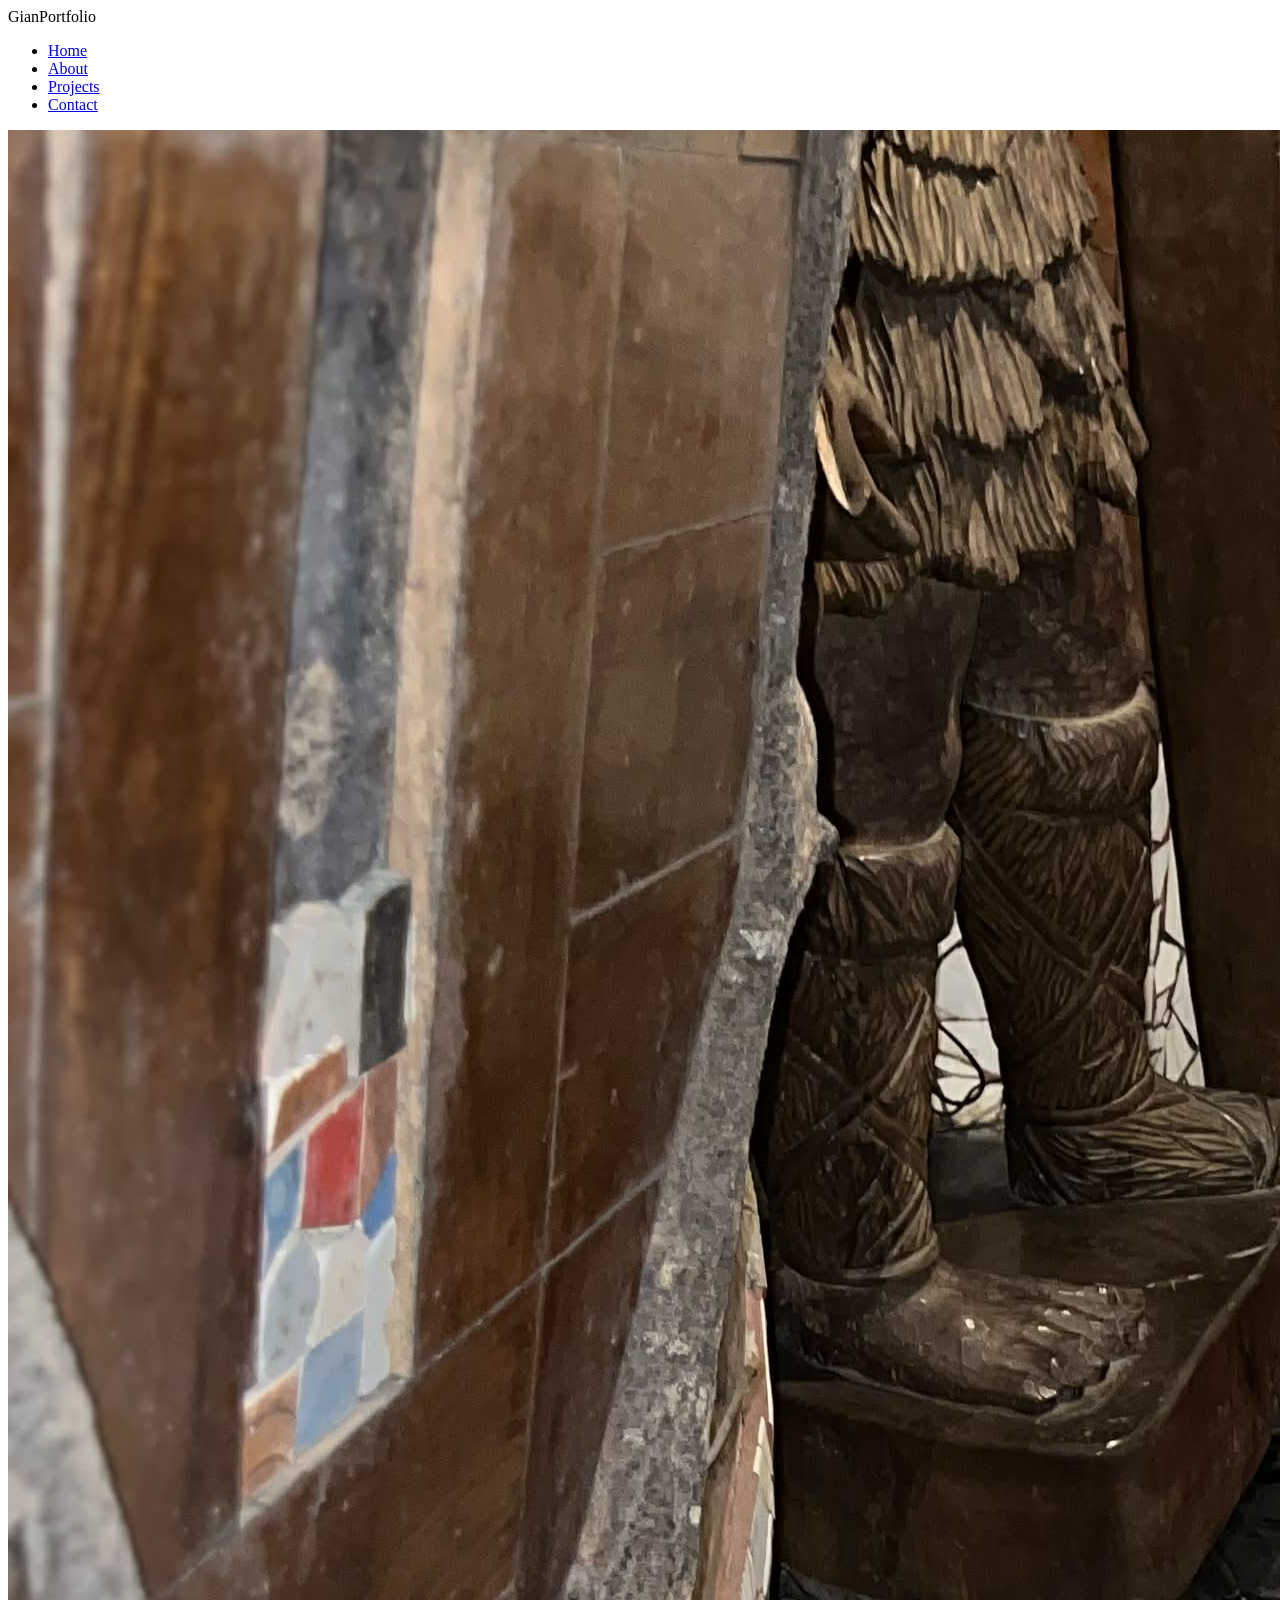
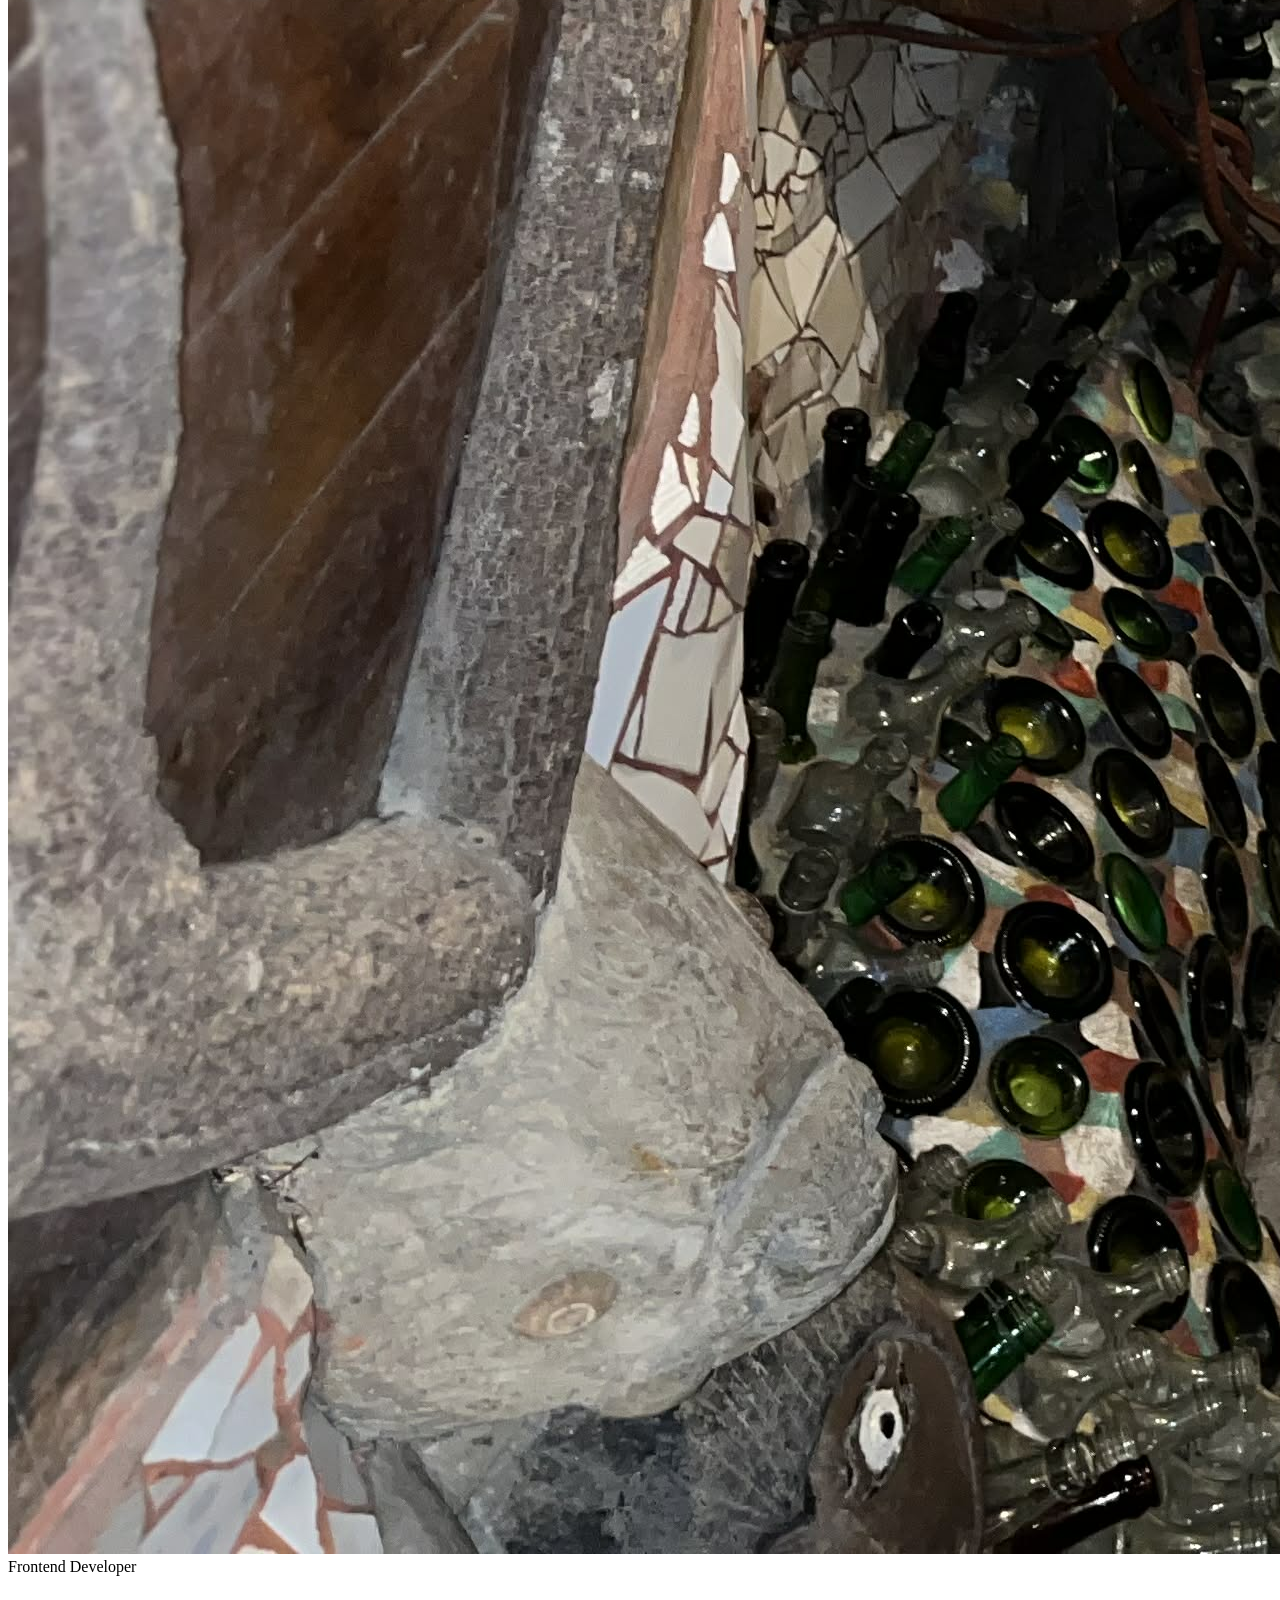
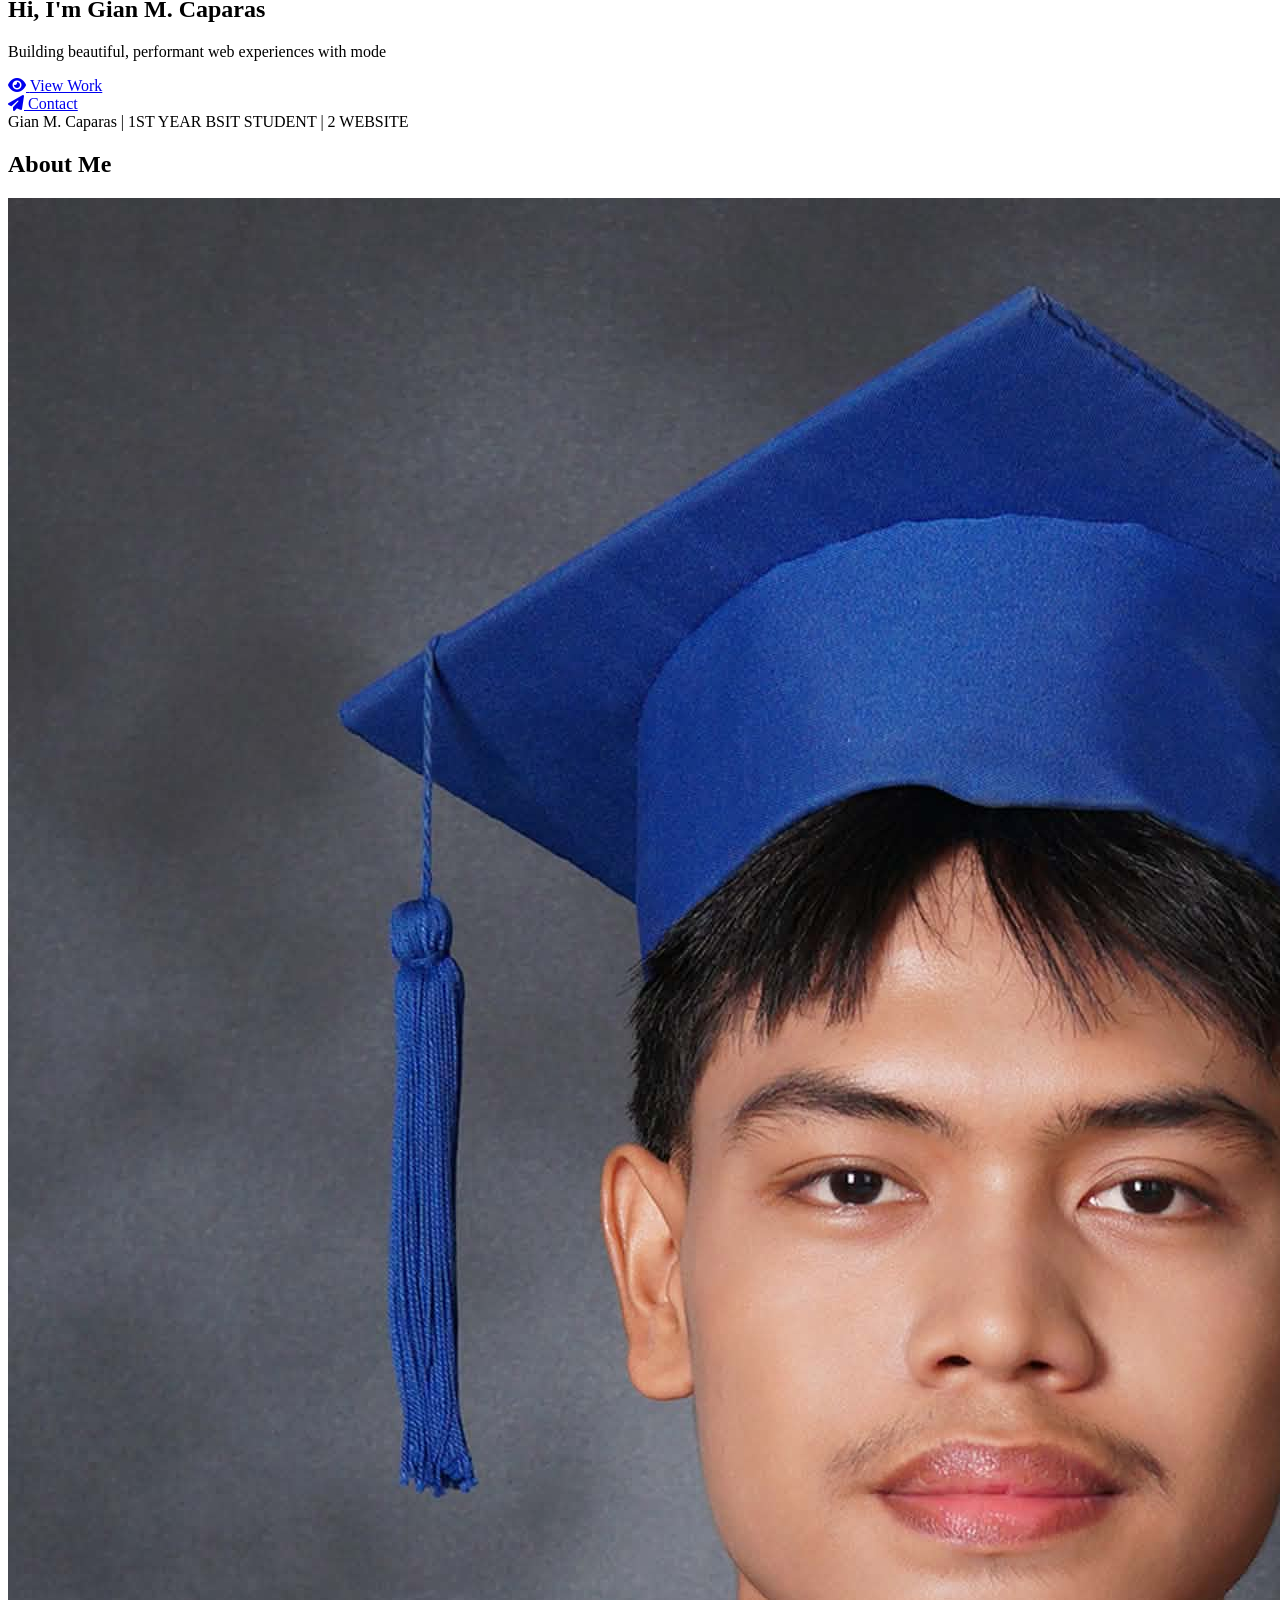
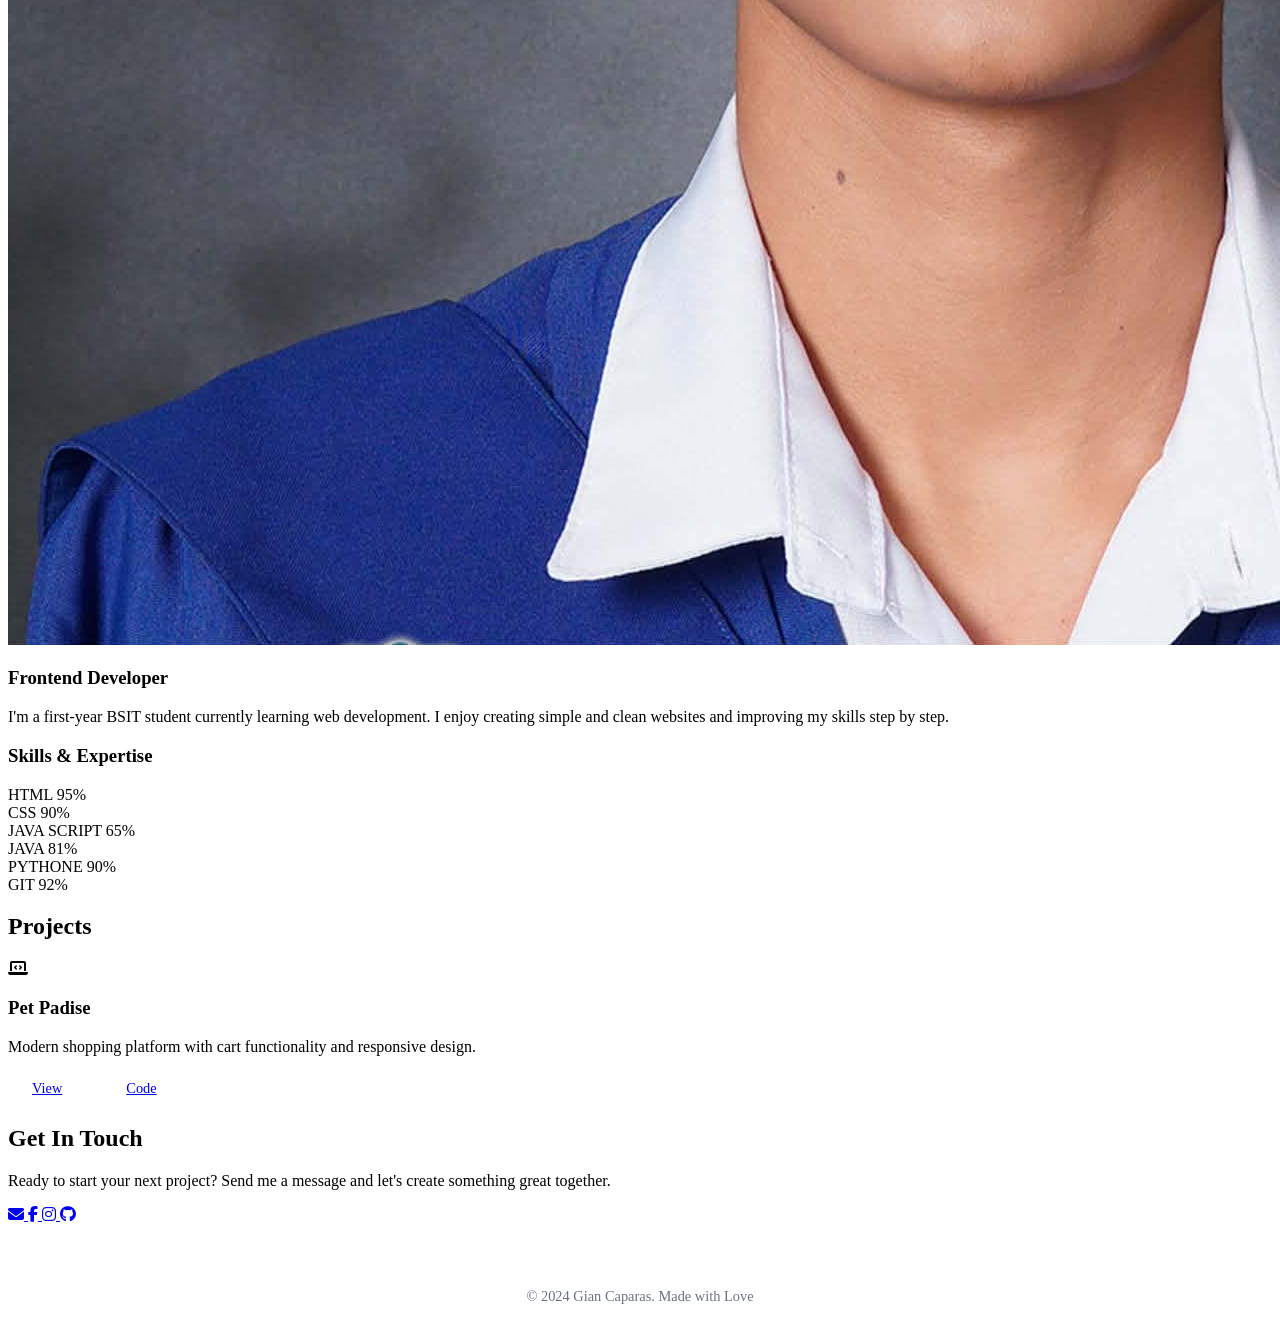
==== portfolio.html @ caa2a9ed "This files is for Porfolio Project only" ====
<!DOCTYPE html>
<html lang="en">

<head>
    <meta charset="UTF-8">
    <link rel="stylesheet" href="stylE.css">
    <meta name="viewport" content="width=device-width, initial-scale=1.0">
    <title>Gian Caparas - Portfolio</title>
    <link href="https://fonts.googleapis.com/css2?family=Inter:wght@300;400;500;600;700&display=swap" rel="stylesheet">
    <link rel="stylesheet" href="https://cdnjs.cloudflare.com/ajax/libs/font-awesome/6.4.0/css/all.min.css">

</head>

<body>
    <!-- Navigation -->
    <nav>
        <div class="nav-container">
            <div class="logo">GianPortfolio</div>
            <ul class="nav-links">
                <li><a href="#home">Home</a></li>
                <li><a href="#about">About</a></li>
                <li><a href="#projects">Projects</a></li>
                <li><a href="#contact">Contact</a></li>
            </ul>
        </div>
    </nav>

    <!-- HERO: Profile LEFT + Content RIGHT -->
    <section id="home" class="hero">
        <div class="hero-bg"></div>
        <div class="hero-overlay"></div>

        <!-- CLEAN Portrait - Blue Gradient Border -->
        <div class="left-profile-hero">
            <div class="profile-portrait-clean">
                <img src="image/avatar.png" alt="Your Profile" class="profile-photo-clean">
            </div>
        </div>

        <!-- RIGHT: Content -->
        <div class="hero-content-right">
            <div class="hero-badge">Frontend Developer</div>
            <h1 class="hero-title">
                Hi, I'm <span class="gradient-text">Gian M. Caparas</span>
            </h1>
            <p class="hero-subtitle">
                Building beautiful, performant web experiences with modern tools
            </p>
            <div class="hero-buttons">
                <a href="#projects" class="hero-btn btn-primary">
                    <span class="btn-content">
                        <i class="fas fa-eye btn-icon"></i>
                        <span class="btn-text">View Work</span>
                    </span>
                    <div class="btn-shine"></div>
                    <div class="btn-ripple"></div>
                </a>
                <a href="#contact" class="hero-btn btn-secondary">
                    <span class="btn-content">
                        <i class="fas fa-paper-plane btn-icon"></i>
                        <span class="btn-text">Contact</span>
                    </span>
                    <div class="btn-shine"></div>
                    <div class="btn-ripple"></div>
                </a>
            </div>

            <div class="hero-stats-mini">
                Gian M. Caparas | 1ST YEAR BSIT STUDENT | 2 WEBSITE
            </div>
        </div>
    </section>

    <!-- About -->
    <section id="about" class="about fade-in">
        <div class="container">
            <h2 class="section-title">About Me</h2>
            <div class="about-grid">
                <img src="image/profile.png" alt="Profile" class="profile-img">
                <div class="about-text">
                    <h3>Frontend Developer</h3>
                    <p>I'm a first-year BSIT student currently learning web development. I enjoy creating simple and
                        clean websites and improving my skills step by step.</p>

                </div>
            </div>
            <!--Skills-->
            <div class="skills-section">
                <h3 class="skills-title">Skills & Expertise</h3>
                <div class="skill-progress-grid">
                    <div class="skill-item">
                        <div class="skill-header">
                            <span class="skill-name">HTML</span>
                            <span class="skill-percent">95%</span>
                        </div>
                        <div class="skill-bar">
                            <div class="skill-progress" data-width="95%"></div>
                        </div>
                    </div>

                    <div class="skill-item">
                        <div class="skill-header">
                            <span class="skill-name">CSS</span>
                            <span class="skill-percent">90%</span>
                        </div>
                        <div class="skill-bar">
                            <div class="skill-progress" data-width="90%"></div>
                        </div>
                    </div>

                    <div class="skill-item">
                        <div class="skill-header">
                            <span class="skill-name">JAVA SCRIPT</span>
                            <span class="skill-percent">65%</span>
                        </div>
                        <div class="skill-bar">
                            <div class="skill-progress" data-width="65%"></div>
                        </div>
                    </div>

                    <div class="skill-item">
                        <div class="skill-header">
                            <span class="skill-name">JAVA</span>
                            <span class="skill-percent">81%</span>
                        </div>
                        <div class="skill-bar">
                            <div class="skill-progress" data-width="81%"></div>
                        </div>
                    </div>

                    <div class="skill-item">
                        <div class="skill-header">
                            <span class="skill-name">PYTHONE</span>
                            <span class="skill-percent">90%</span>
                        </div>
                        <div class="skill-bar">
                            <div class="skill-progress" data-width="90%"></div>
                        </div>
                    </div>

                    <div class="skill-item">
                        <div class="skill-header">
                            <span class="skill-name">GIT</span>
                            <span class="skill-percent">92%</span>
                        </div>
                        <div class="skill-bar">
                            <div class="skill-progress" data-width="92%"></div>
                        </div>
                    </div>
                </div>
            </div>
    </section>

    <!-- Projects -->
    <section id="projects" class="projects fade-in">
        <div class="container">
            <h2 class="section-title">Projects</h2>
            <div class="projects-grid">
                <div class="project-card fade-in">
                    <div class="project-image"><i class="fas fa-laptop-code"></i></div>
                    <div class="project-content">
                        <h3>Pet Padise</h3>
                        <p>Modern shopping platform with cart functionality and responsive design.
                        </p>
                        <div style="display: flex; gap: 1rem;">
                            <a href="https://gian-web1.github.io/Pet-Paradise/webp.html" class="btn btn-secondary"
                                style="padding: 0.5rem 1.5rem; font-size: 0.9rem;">View</a>
                            <a href="https://github.com/Gian-web1/Pet-Paradise" class="btn btn-secondary"
                                style="padding: 0.5rem 1.5rem; font-size: 0.9rem;">Code</a>
                        </div>
                    </div>
                </div>
            </div>
        </div>
    </section>

    <!-- Contact -->
    <section id="contact" class="contact fade-in">
        <div class="container">
            <h2 class="section-title">Get In Touch</h2>
            <p class="contact-text">
                Ready to start your next project? Send me a message and let's create something great together.
            </p>
            <div class="contact-links">
                <a href="mailto:giancaparas1@gmail.com" class="contact-link" title="Email">
                    <i class="fas fa-envelope"></i>
                </a>
                <a href="https://www.facebook.com/gjyn.cprs" class="contact-link" title="LinkedIn">
                    <i class="fab fa-facebook-f"></i>
                </a>
                <a href="https://www.instagram.com/gjyn.cprs/?hl=en" class="contact-link" title="GitHub">
                    <i class="fab fa-instagram"></i>
                </a>
                <a href="#" class="contact-link" title="Twitter">
                    <i class="fab fa-github"></i>
                </a>
            </div>
            <p style="margin-top: 4rem; color: #6b7280; font-size: 0.9rem; text-align: center;">
                © 2024 Gian Caparas. Made with Love
            </p>
        </div>
    </section>

    <script src="script.js"></script>
</body>

</html>
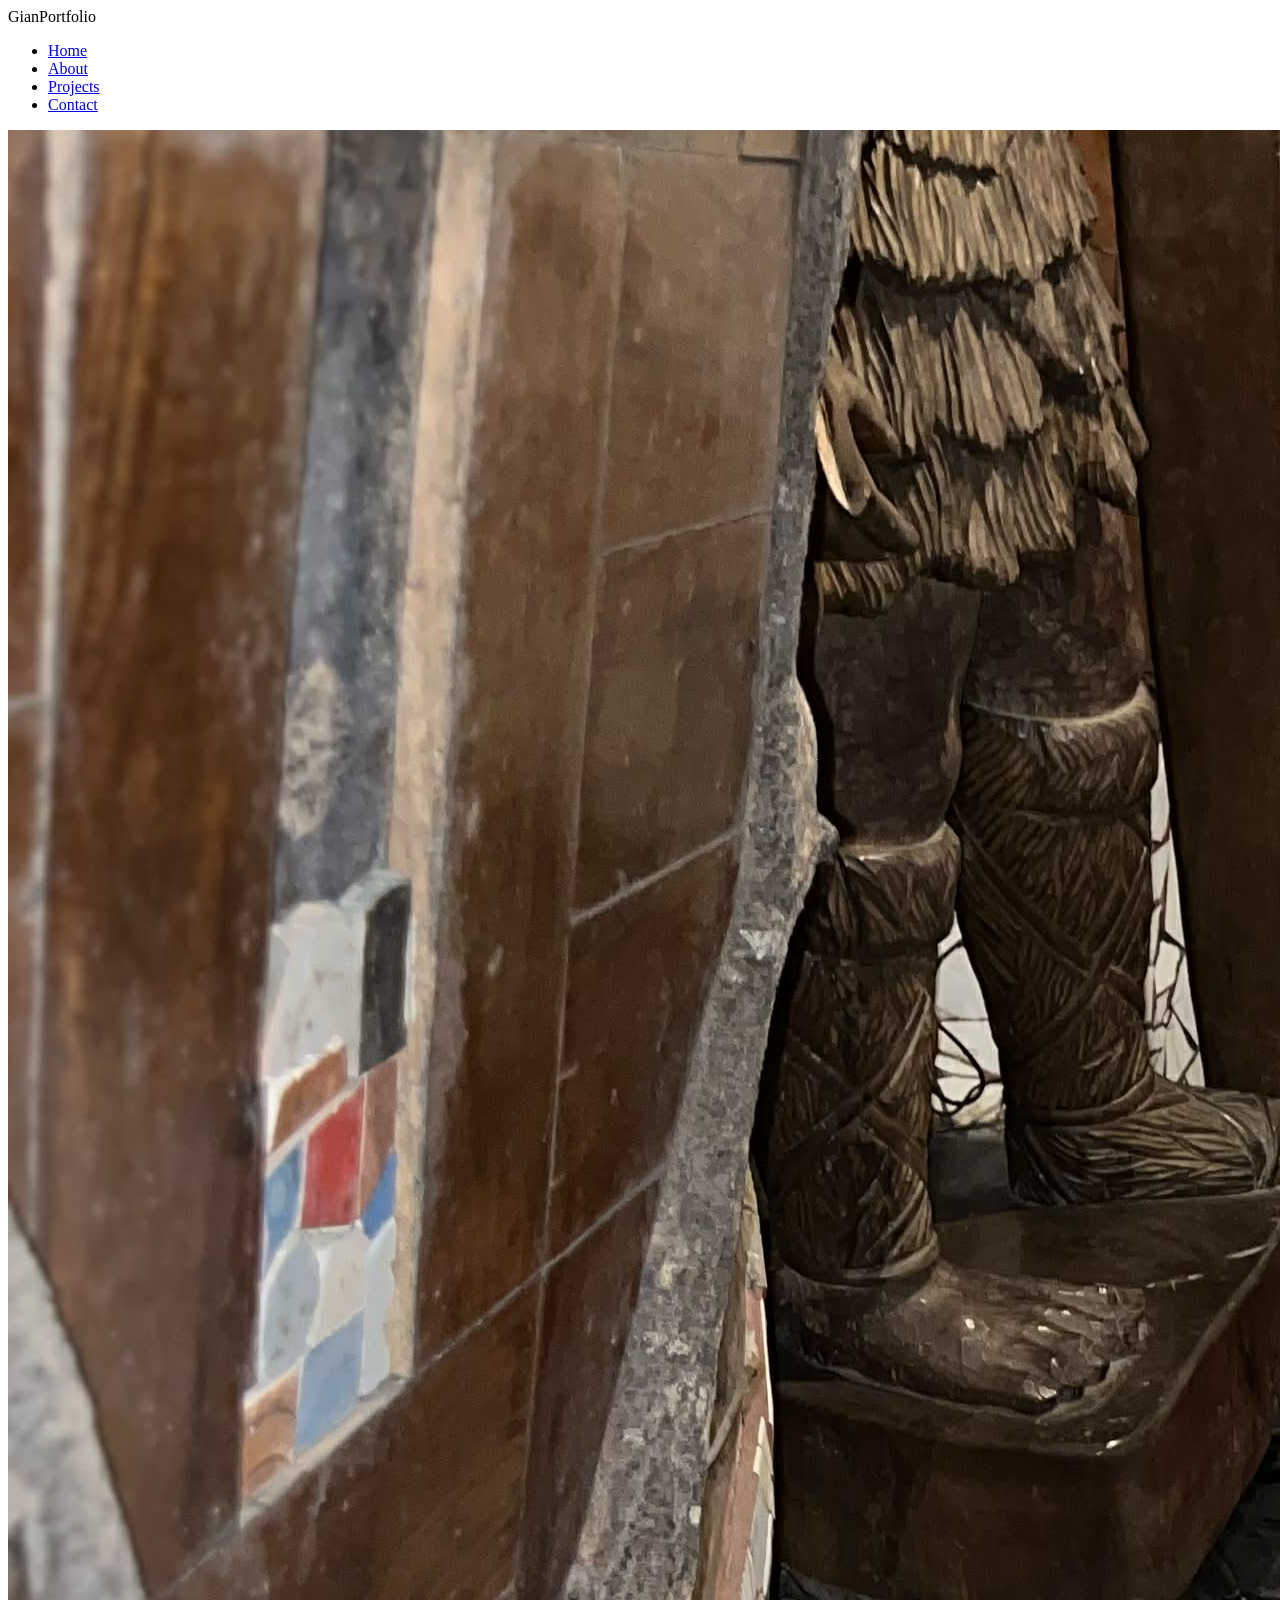
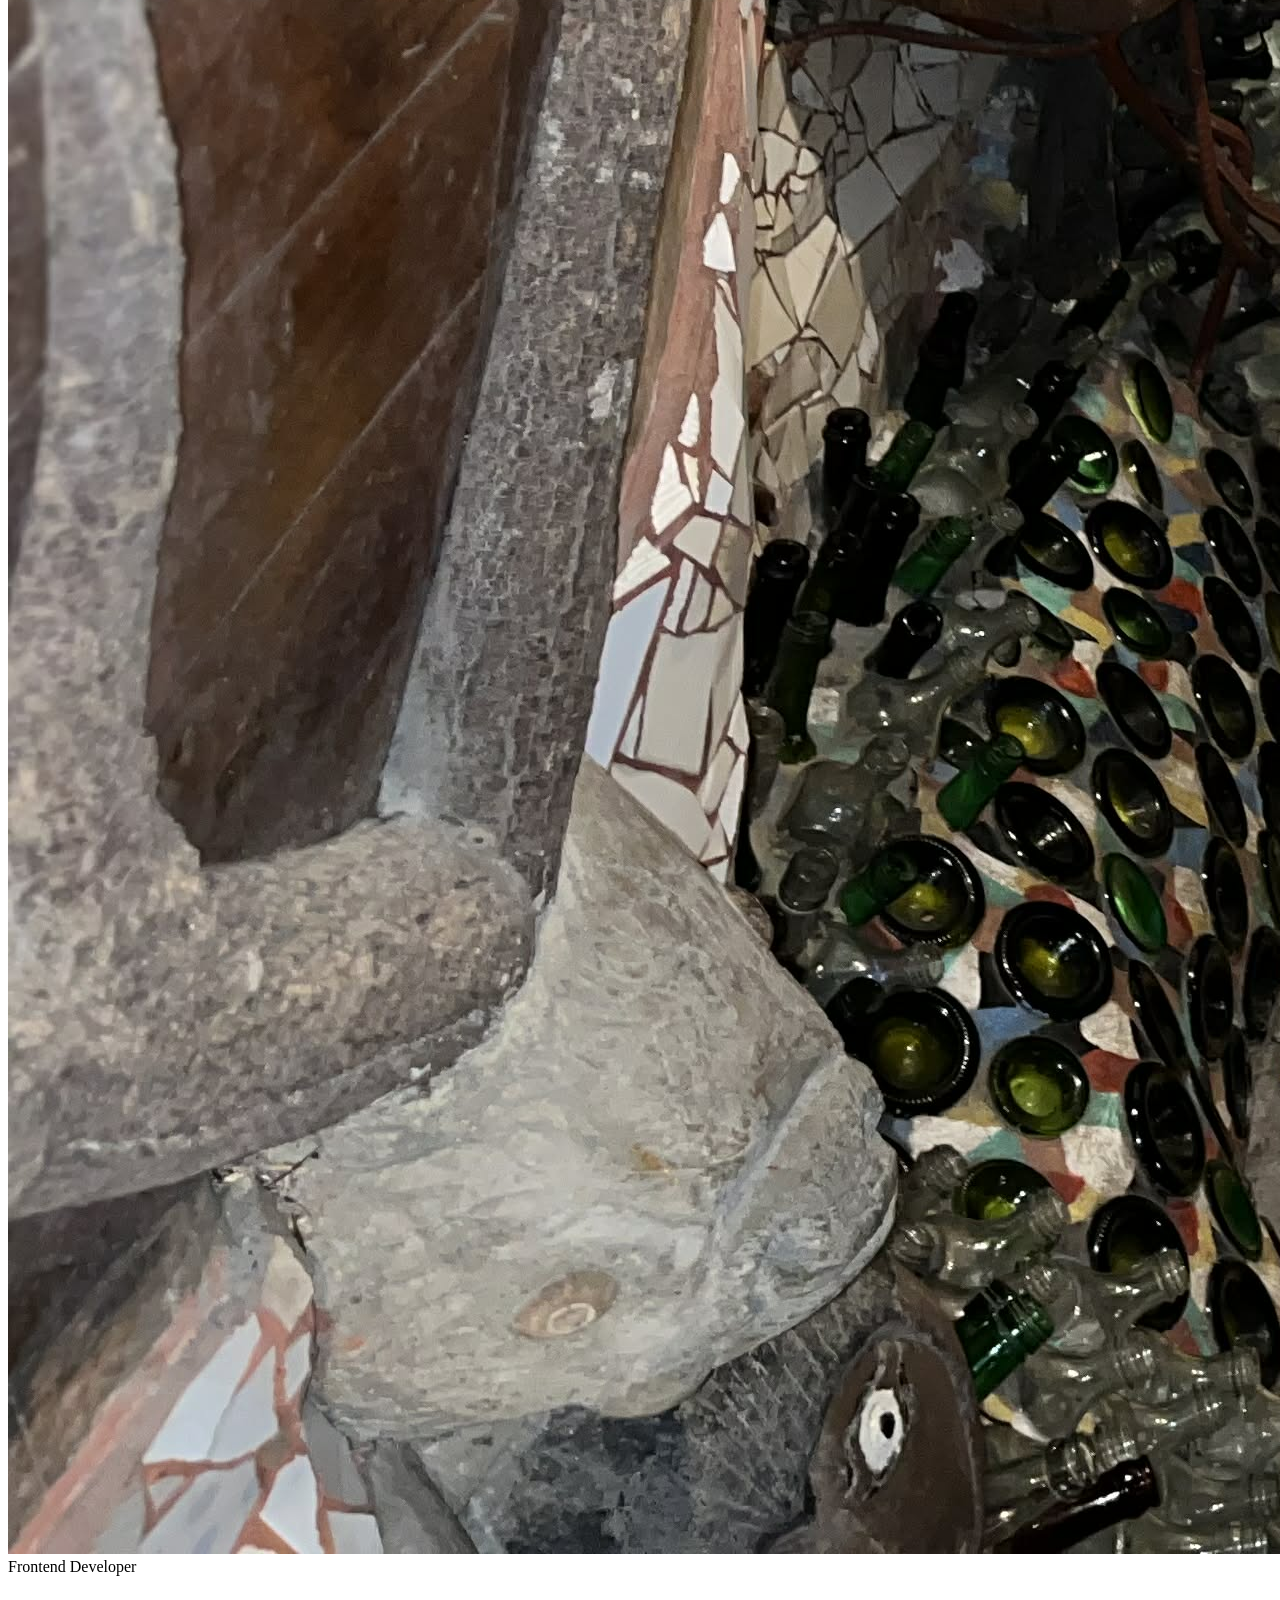
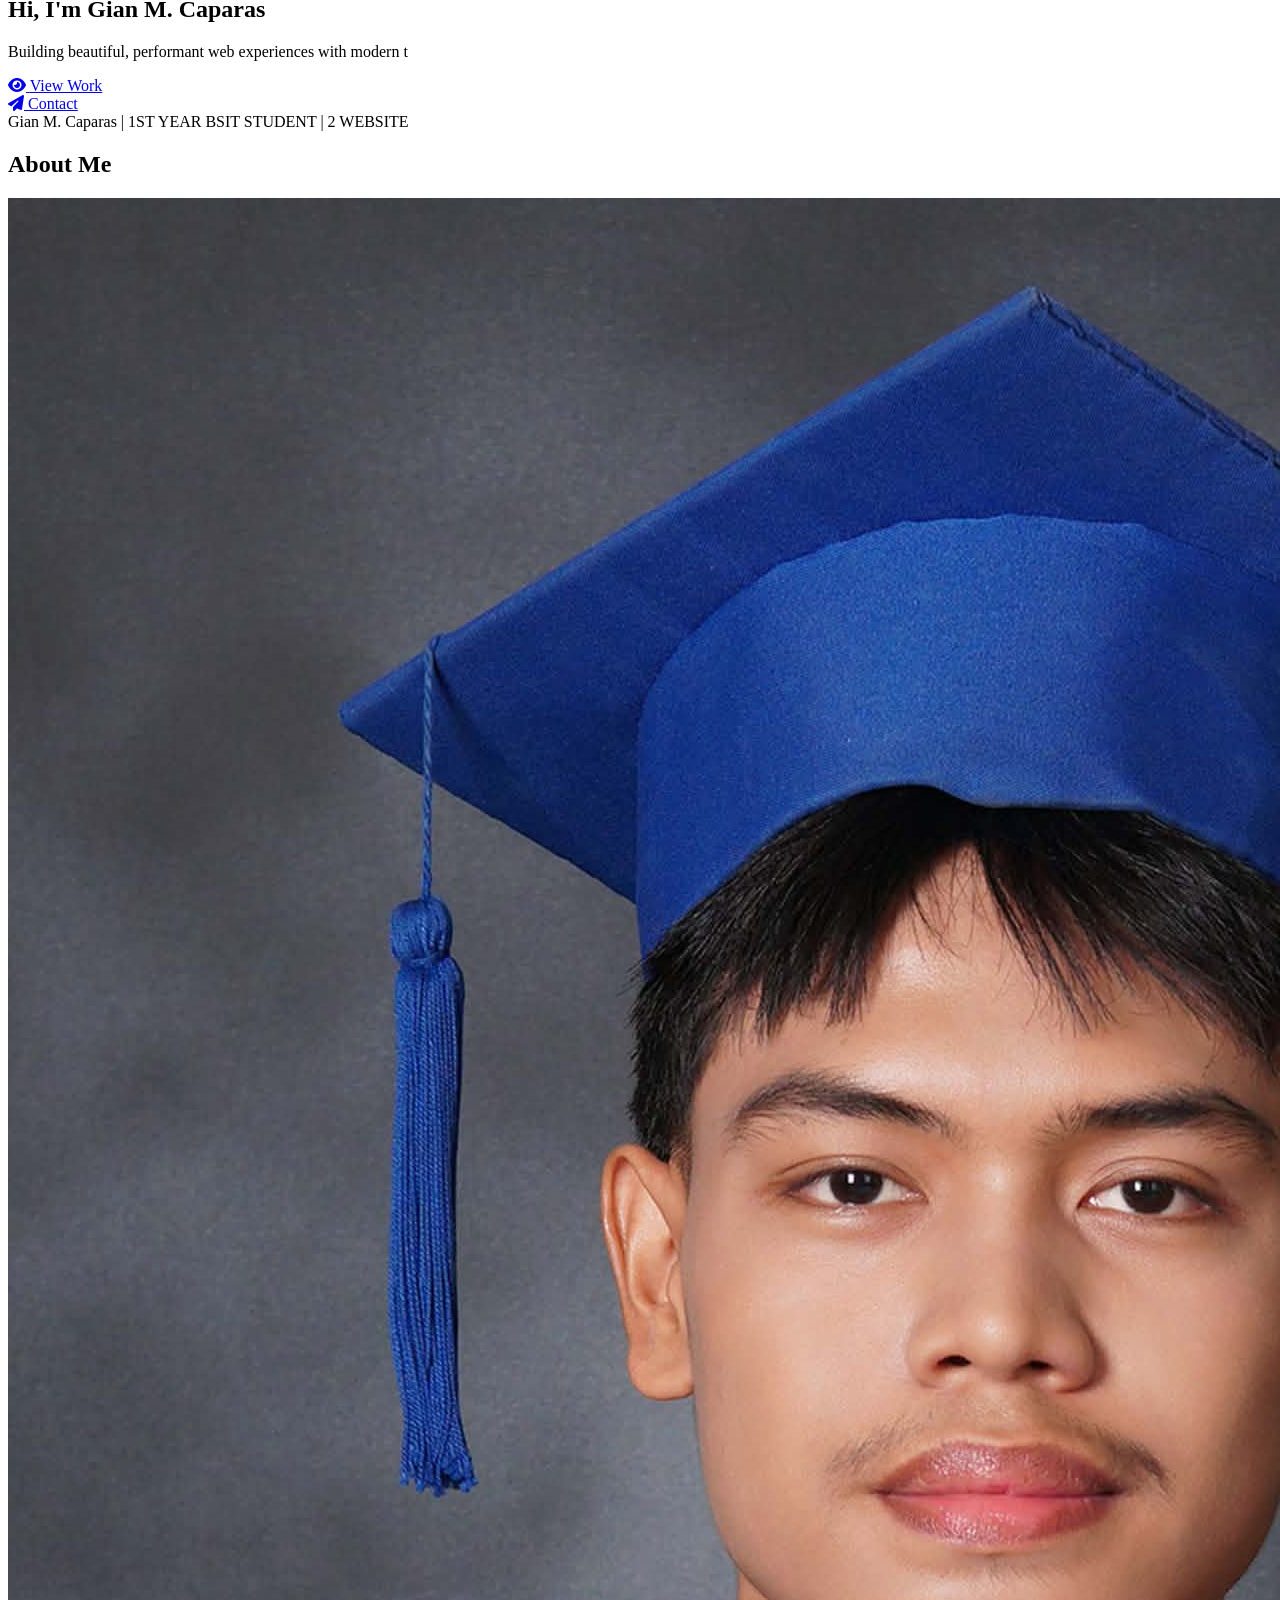
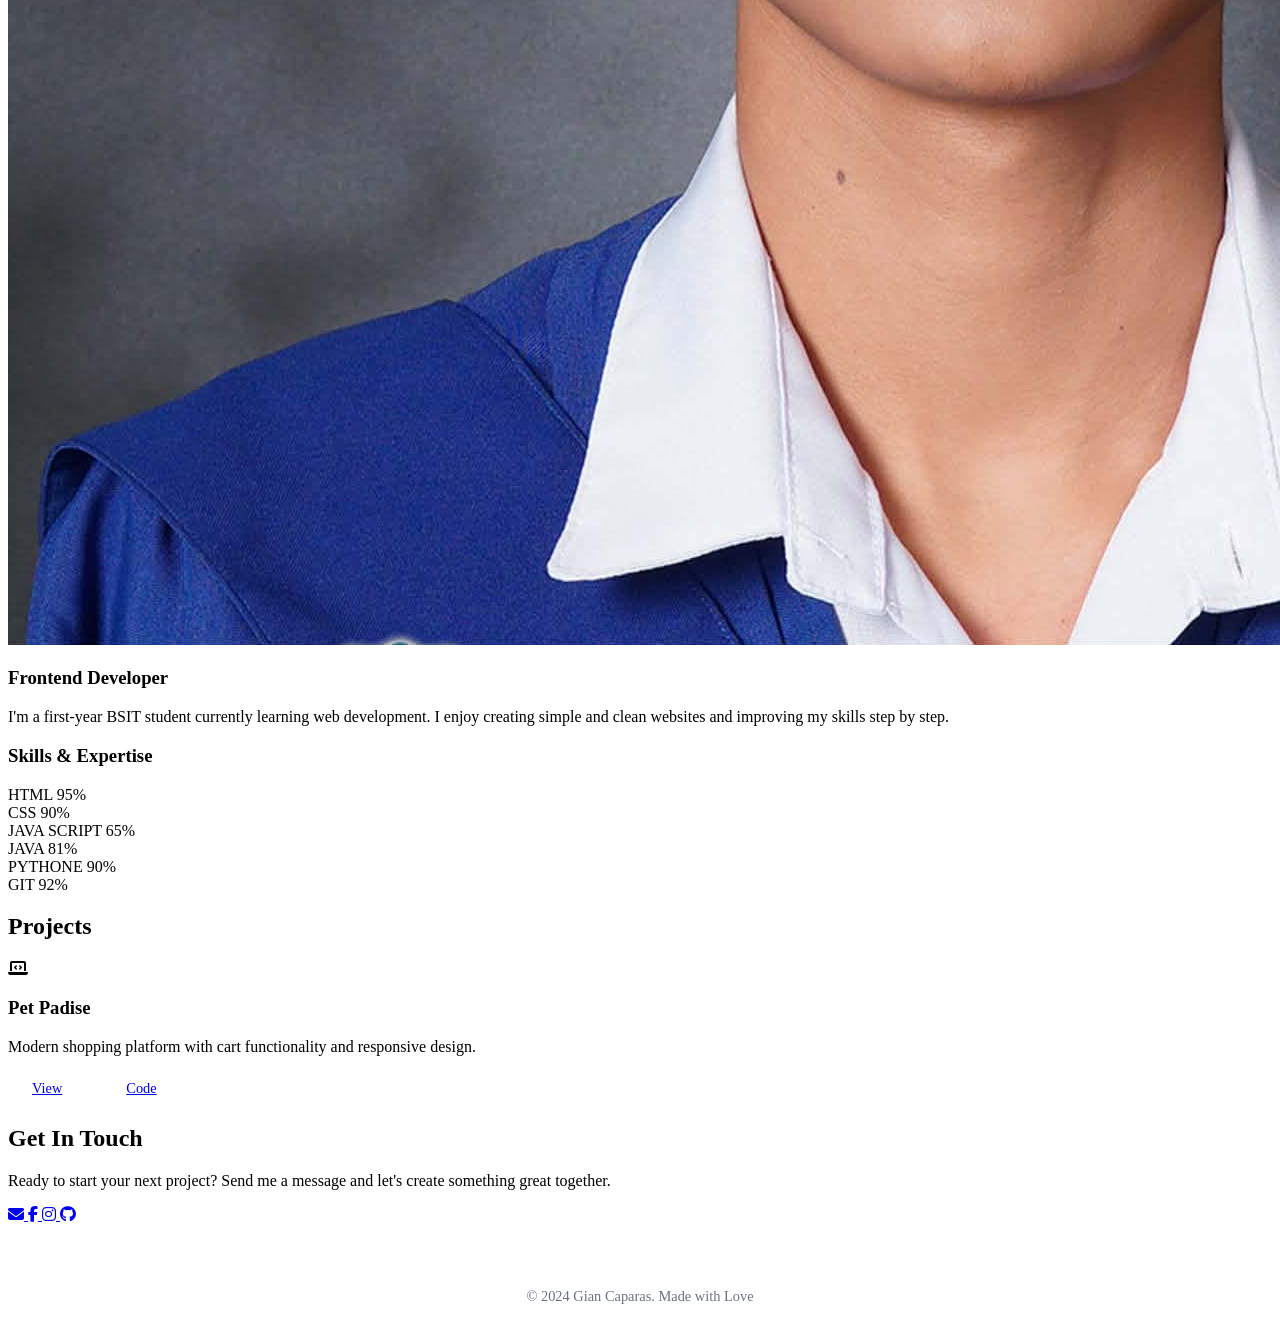
==== commit e12a41fa: "Update portfolio.html" ====
--- a/portfolio.html
+++ b/portfolio.html
@@ -163,9 +163,9 @@
                         <p>Modern shopping platform with cart functionality and responsive design.
                         </p>
                         <div style="display: flex; gap: 1rem;">
-                            <a href="https://gian-web1.github.io/Pet-Paradise/webp.html" class="btn btn-secondary"
+                            <a href="https://gian-web1.github.io/petparadise/" class="btn btn-secondary"
                                 style="padding: 0.5rem 1.5rem; font-size: 0.9rem;">View</a>
-                            <a href="https://github.com/Gian-web1/Pet-Paradise" class="btn btn-secondary"
+                            <a href="https://github.com/Gian-web1/petparadise" class="btn btn-secondary"
                                 style="padding: 0.5rem 1.5rem; font-size: 0.9rem;">Code</a>
                         </div>
                     </div>
@@ -204,4 +204,4 @@
     <script src="script.js"></script>
 </body>
 
-</html>+</html>
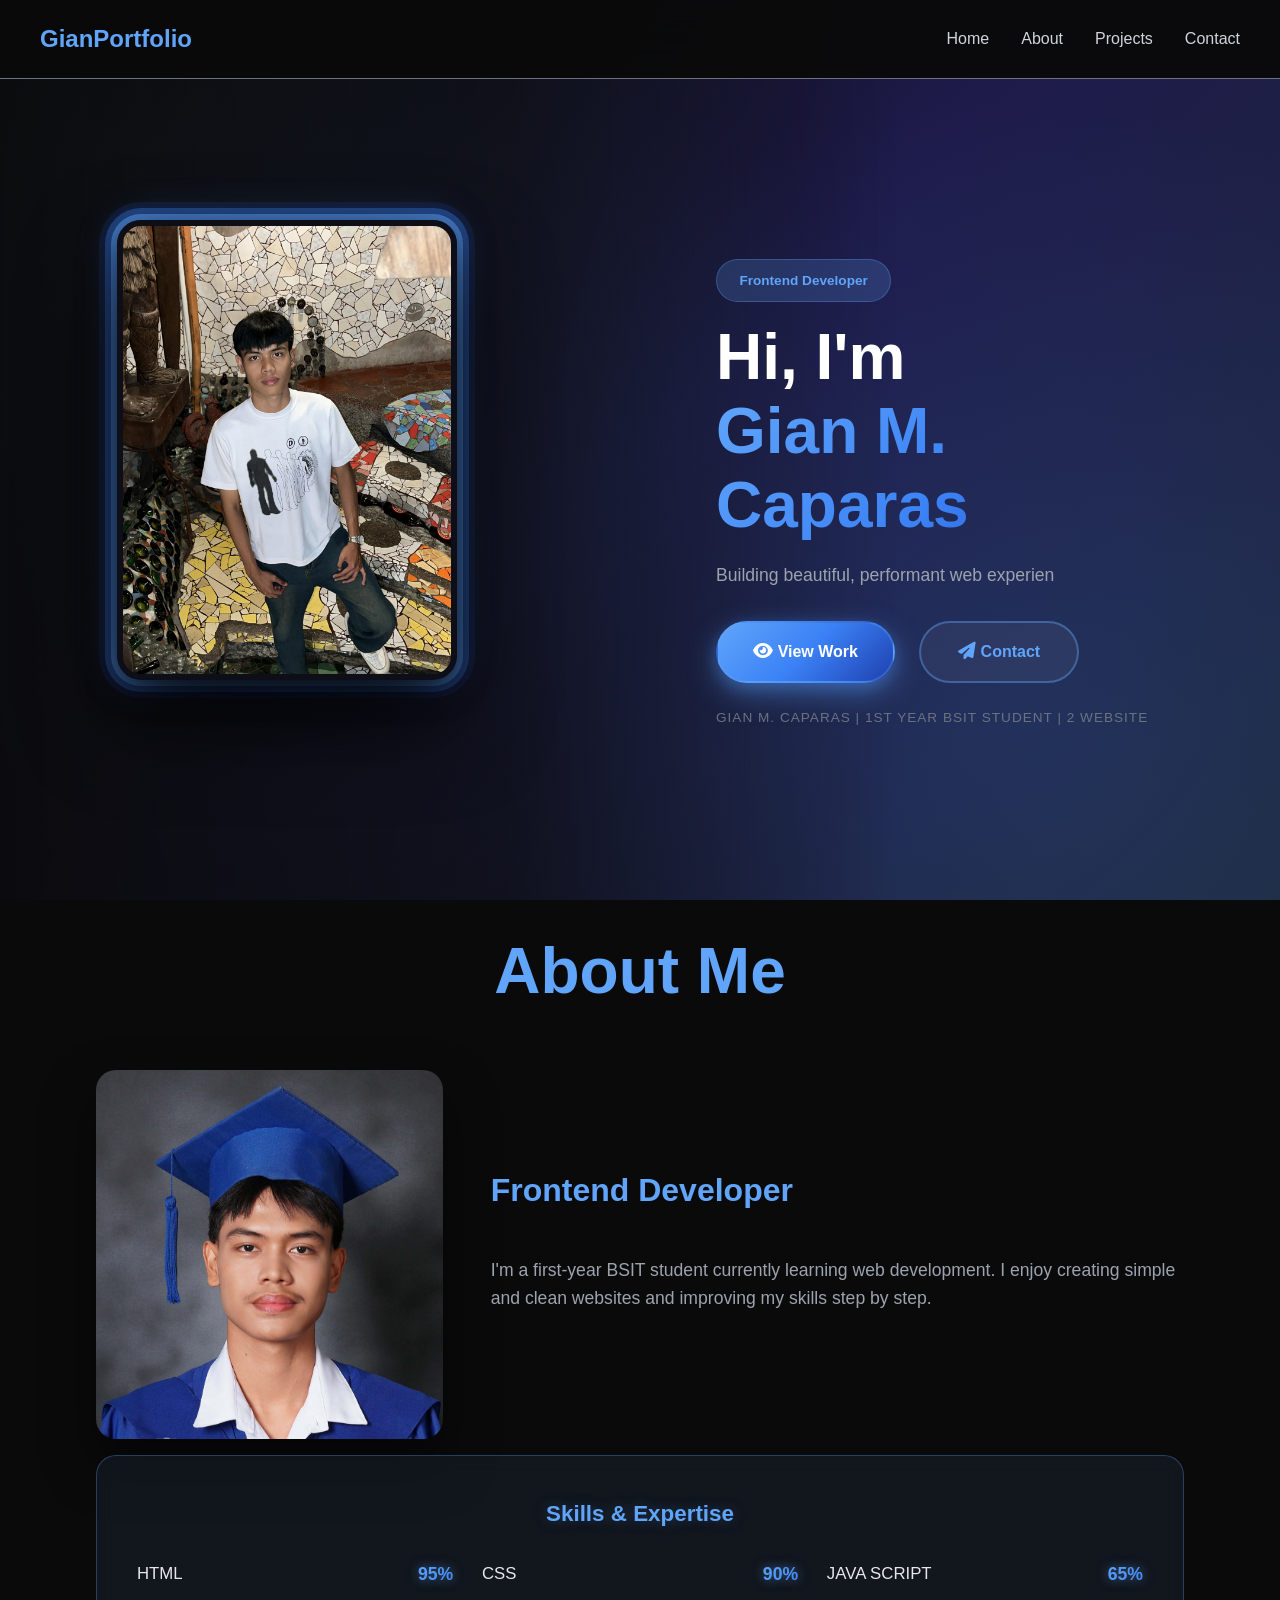
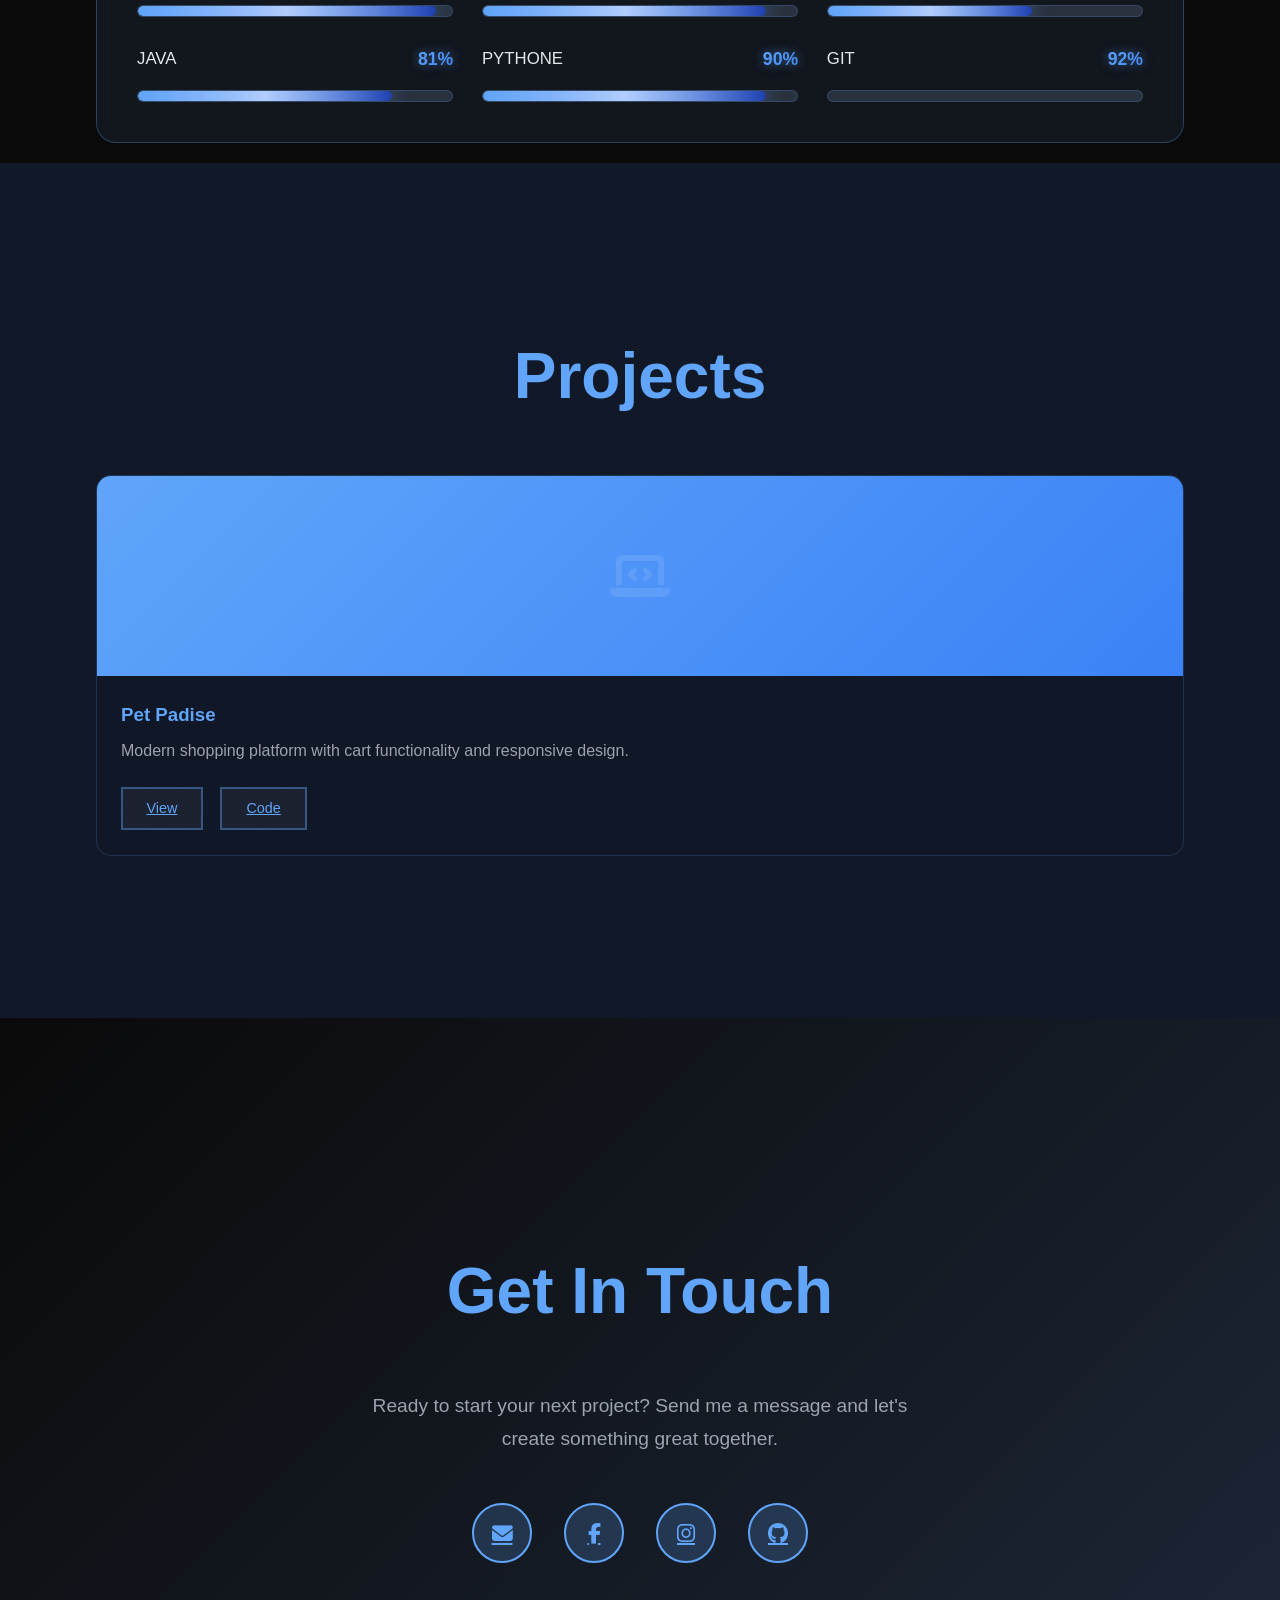
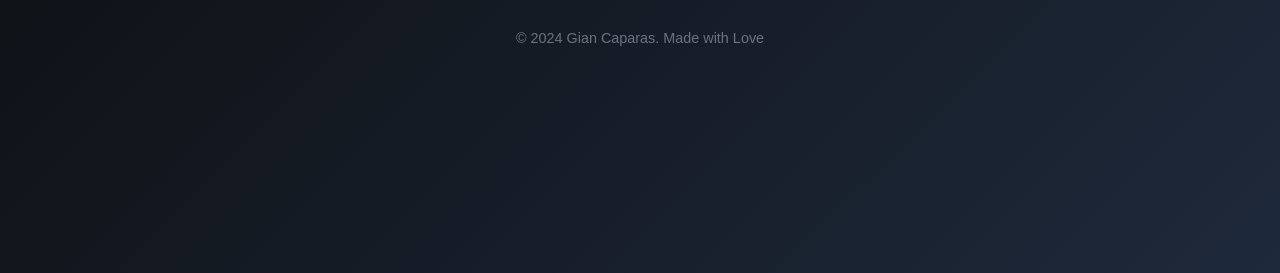
==== commit 2d3438f3: "Update portfolio.html" ====
--- a/portfolio.html
+++ b/portfolio.html
@@ -3,7 +3,7 @@
 
 <head>
     <meta charset="UTF-8">
-    <link rel="stylesheet" href="stylE.css">
+    <link rel="stylesheet" href="style.css">
     <meta name="viewport" content="width=device-width, initial-scale=1.0">
     <title>Gian Caparas - Portfolio</title>
     <link href="https://fonts.googleapis.com/css2?family=Inter:wght@300;400;500;600;700&display=swap" rel="stylesheet">
--- a/style.css
+++ b/style.css
@@ -0,0 +1,833 @@
+* {
+    margin: 0;
+    padding: 0;
+    box-sizing: border-box;
+}
+
+body {
+    font-family: 'Inter', sans-serif;
+    background: #0a0a0a;
+    color: #ffffff;
+    line-height: 1.6;
+    overflow-x: hidden;
+}
+
+html {
+    scroll-padding-top: 60px;
+}
+
+/* Navigation */
+nav {
+    position: fixed;
+    top: 0;
+    border-bottom: 1px solid #6b7280;
+    width: 100%;
+    padding: 20px 20px;
+    background: rgba(10, 10, 10, 0.95);
+    backdrop-filter: blur(20px);
+    z-index: 1000;
+    transition: all 0.3s ease;
+}
+
+nav.scrolled {
+    padding: 10px 20px;
+    background: rgba(10, 10, 10, 0.98);
+}
+
+.nav-container {
+    max-width: 1200px;
+    margin: 0 auto;
+    display: flex;
+    justify-content: space-between;
+    align-items: center;
+}
+
+.logo {
+    font-size: 1.5rem;
+    font-weight: 600;
+    color: #60a5fa;
+}
+
+.nav-links {
+    display: flex;
+    list-style: none;
+    gap: 2rem;
+}
+
+.nav-links a {
+    color: #d1d5db;
+    text-decoration: none;
+    font-weight: 400;
+    transition: color 0.3s ease;
+    position: relative;
+}
+
+.nav-links a:hover {
+    color: #60a5fa;
+}
+
+.nav-links a::after {
+    content: '';
+    position: absolute;
+    bottom: -0.5rem;
+    left: 0;
+    width: 0;
+    height: 2px;
+    background: #60a5fa;
+    transition: width 0.3s ease;
+}
+
+.nav-links a:hover::after {
+    width: 100%;
+}
+
+section {
+    min-height: 95vh;
+    width: 100vw;
+    display: flex;
+    align-items: center;
+    justify-content: center;
+    padding: 0;
+}
+
+.container {
+    max-width: 1200px;
+    width: 90%;
+    padding: 0 2rem;
+}
+
+/* RIGHT-ALIGNED Hero*/
+.hero {
+    height: 100vh;
+    width: 100vw;
+    position: relative;
+    overflow: hidden;
+    background: linear-gradient(135deg, #0a0a0a 0%, #1e1b4b 50%, #1e293b 100%);
+}
+
+.hero-bg {
+    position: absolute;
+    inset: 0;
+    background:
+        radial-gradient(circle at 10% 20%, rgba(96, 165, 250, 0.2) 0%, transparent 50%),
+        radial-gradient(circle at 80% 80%, rgba(59, 130, 246, 0.15) 0%, transparent 50%),
+        radial-gradient(circle at 30% 60%, rgba(96, 165, 250, 0.1) 0%, transparent 50%);
+    animation: bgFloat 25s ease-in-out infinite;
+}
+
+@keyframes bgFloat {
+
+    0%,
+    100% {
+        transform: scale(1) rotate(0deg);
+    }
+
+    33% {
+        transform: scale(1.05) rotate(120deg);
+    }
+
+    66% {
+        transform: scale(1.02) rotate(240deg);
+    }
+}
+
+.hero-overlay {
+    position: absolute;
+    inset: 0;
+    background: linear-gradient(90deg,
+            rgba(10, 10, 10, 0.9) 0%,
+            rgba(10, 10, 10, 0.7) 40%,
+            transparent 70%);
+    z-index: 1;
+}
+
+
+.left-profile-hero {
+    position: absolute;
+    left: 8%;
+    /* More margin-left */
+    top: 50%;
+    transform: translateY(-50%);
+    z-index: 3;
+    animation: fadeInLeftClean 1.6s ease-out;
+}
+
+@keyframes fadeInLeftClean {
+    from {
+        opacity: 0;
+        transform: translateY(-50%) translateX(-30px);
+    }
+
+    to {
+        opacity: 1;
+        transform: translateY(-50%) translateX(0);
+    }
+}
+
+.profile-portrait-clean {
+    position: relative;
+    width: 380px;
+    /* Perfect width */
+    height: 500px;
+    /* Portrait height */
+    margin-left: 20px;
+    /* Extra left margin */
+}
+
+.profile-photo-clean {
+    width: 100%;
+    height: 100%;
+    border-radius: 24px;
+    object-fit: cover;
+    object-position: center;
+
+    position: relative;
+    background: rgba(15, 15, 25, 0.98);
+    border: 6px solid transparent;
+
+    box-shadow:
+        /* Main image shadow */
+        0 40px 90px rgba(0, 0, 0, 0.9),
+        0 10px 30px rgba(0, 0, 0, 0.5),
+
+        /* Blue gradient border glow */
+        0 0 0 6px rgba(96, 165, 250, 0.6),
+        0 0 0 12px rgba(59, 130, 246, 0.4),
+        0 0 0 18px rgba(30, 64, 175, 0.2),
+
+        /* Outer glow */
+        0 0 40px rgba(96, 165, 250, 0.3);
+
+    transition: all 0.5s cubic-bezier(0.25, 0.46, 0.45, 0.94);
+}
+
+.profile-photo-clean:hover {
+    transform: translateY(-5px) scale(0.95);
+    box-shadow:
+        0 55px 110px rgba(0, 0, 0, 1),
+        0 15px 40px rgba(0, 0, 0, 0.7),
+        0 0 0 8px rgba(96, 165, 250, 0.8),
+        0 0 0 16px rgba(59, 130, 246, 0.6),
+        0 0 0 24px rgba(30, 64, 175, 0.3),
+        0 0 50px rgba(96, 165, 250, 0.5);
+}
+
+@media (max-width: 1400px) {
+    .profile-portrait-clean {
+        width: 340px;
+        height: 460px;
+        margin-left: 15px;
+    }
+}
+
+@media (max-width: 1200px) {
+    .profile-portrait-clean {
+        width: 300px;
+        height: 420px;
+        margin-left: 12px;
+    }
+}
+
+@media (max-width: 768px) {
+    .left-profile-hero {
+        position: static;
+        left: 0;
+        transform: none;
+        margin: 1.5rem auto;
+        animation: fadeInUpClean 1.2s ease-out;
+    }
+
+    .profile-portrait-clean {
+        width: 280px;
+        height: 380px;
+        margin-left: 0;
+    }
+}
+
+@keyframes fadeInUpClean {
+    from {
+        opacity: 0;
+        transform: translateY(30px);
+    }
+
+    to {
+        opacity: 1;
+        transform: translateY(0);
+    }
+}
+
+.hero-content-right {
+    position: absolute;
+    top: 0;
+    right: 5%;
+    /* Matches nav padding */
+    width: 40%;
+    /* Perfect size */
+    max-width: 500px;
+    height: 100vh;
+    /* Full height */
+    display: flex;
+    flex-direction: column;
+    justify-content: center;
+    padding-top: 120px;
+    /* Exact navbar height */
+    padding-bottom: 2rem;
+    z-index: 2;
+    animation: slideInRight 1.2s ease-out;
+}
+
+@keyframes slideInRight {
+    from {
+        opacity: 0;
+        transform: translateX(50px);
+    }
+
+    to {
+        opacity: 1;
+        transform: translateX(0);
+    }
+}
+
+.hero-badge {
+    background: rgba(96, 165, 250, 0.2);
+    backdrop-filter: blur(10px);
+    color: #60a5fa;
+    padding: 0.6rem 1.4rem;
+    border: 1px solid rgba(96, 165, 250, 0.3);
+    border-radius: 30px;
+    font-size: 0.85rem;
+    font-weight: 600;
+    margin-bottom: 1.2rem;
+    width: fit-content;
+}
+
+.hero-title {
+    font-size: clamp(2.5rem, 6vw, 4rem);
+    font-weight: 800;
+    line-height: 1.15;
+    margin-bottom: 1.2rem;
+    color: #ffffff;
+}
+
+.gradient-text {
+    background: linear-gradient(135deg, #60a5fa 0%, #3b82f6 50%, #1e40af 100%);
+    -webkit-background-clip: text;
+    -webkit-text-fill-color: transparent;
+    background-clip: text;
+    display: block;
+}
+
+.hero-subtitle {
+    color: #9ca3af;
+    font-size: 1.1rem;
+    line-height: 1.6;
+    margin-bottom: 2rem;
+    max-width: 100%;
+}
+
+.hero-buttons {
+    display: flex;
+    gap: 1.5rem;
+    justify-content: flex-start;
+    /* Aligns with right content */
+    margin-bottom: 1.5rem;
+    flex-wrap: wrap;
+}
+
+.hero-btn {
+    position: relative;
+    padding: 1rem 2.2rem;
+    border-radius: 50px;
+    font-size: 1rem;
+    font-weight: 600;
+    text-decoration: none;
+    display: inline-flex;
+    align-items: center;
+    gap: 0.8rem;
+    overflow: hidden;
+    transition: all 0.4s cubic-bezier(0.23, 1, 0.32, 1);
+    backdrop-filter: blur(20px);
+    min-width: 160px;
+    justify-content: center;
+}
+
+.btn-content {
+    position: relative;
+    z-index: 2;
+}
+
+.btn-icon {
+    font-size: 1.1rem;
+    transition: transform 0.3s ease;
+}
+
+.btn-text {
+    transition: all 0.3s ease;
+}
+
+/* Primary Button */
+.btn-primary {
+    background: linear-gradient(135deg, #60a5fa 0%, #3b82f6 50%, #1e40af 100%);
+    color: #ffffff;
+    box-shadow:
+        0 10px 30px rgba(96, 165, 250, 0.4),
+        0 5px 15px rgba(59, 130, 246, 0.3);
+    border: 2px solid rgba(96, 165, 250, 0.3);
+}
+
+.btn-primary:hover {
+    transform: translateY(-6px) scale(1.05);
+    box-shadow:
+        0 20px 50px rgba(96, 165, 250, 0.6),
+        0 10px 30px rgba(59, 130, 246, 0.5),
+        0 0 30px rgba(96, 165, 250, 0.4);
+}
+
+.btn-primary:hover .btn-icon {
+    transform: scale(1.2) rotate(10deg);
+}
+
+.btn-primary:hover .btn-text {
+    transform: translateX(4px);
+}
+
+/* Secondary Button */
+.btn-secondary {
+    background: rgba(255, 255, 255, 0.05);
+    color: #60a5fa;
+    border: 2px solid rgba(96, 165, 250, 0.4);
+    backdrop-filter: blur(20px);
+}
+
+.btn-secondary:hover {
+    background: linear-gradient(135deg, #60a5fa 0%, #3b82f6 100%);
+    color: #ffffff;
+    transform: translateY(-6px) scale(1.05);
+    box-shadow:
+        0 20px 50px rgba(96, 165, 250, 0.5),
+        0 0 30px rgba(96, 165, 250, 0.4);
+}
+
+.btn-secondary:hover .btn-icon {
+    transform: scale(1.2) rotate(-10deg);
+}
+
+.btn-secondary:hover .btn-text {
+    transform: translateX(4px);
+}
+
+/* Shine Effect */
+.btn-shine {
+    position: absolute;
+    top: 0;
+    left: -100%;
+    width: 100%;
+    height: 100%;
+    background: linear-gradient(90deg,
+            transparent,
+            rgba(255, 255, 255, 0.3),
+            transparent);
+    transition: left 0.6s ease;
+}
+
+.hero-btn:hover .btn-shine {
+    left: 100%;
+}
+
+/* Ripple Effect */
+.btn-ripple {
+    position: absolute;
+    border-radius: 50%;
+    background: rgba(255, 255, 255, 0.3);
+    transform: scale(0);
+    animation: rippleEffect 0.6s ease-out;
+    pointer-events: none;
+}
+
+@keyframes rippleEffect {
+    to {
+        transform: scale(4);
+        opacity: 0;
+    }
+}
+
+/* Active Click */
+.hero-btn:active .btn-ripple {
+    animation-play-state: running;
+}
+
+@media (max-width: 768px) {
+    .hero-buttons {
+        flex-direction: column;
+        align-items: center;
+        gap: 1rem;
+    }
+
+    .hero-btn {
+        width: 100%;
+        max-width: 280px;
+        justify-content: center;
+    }
+}
+
+.hero-stats-mini {
+    color: #6b7280;
+    font-size: 0.85rem;
+    letter-spacing: 1px;
+    text-transform: uppercase;
+}
+
+@media (max-width: 1024px) {
+    .hero-content-right {
+        right: 3%;
+        width: 50%;
+        padding-top: 100px;
+    }
+}
+
+@media (max-width: 768px) {
+    .hero-content-right {
+        position: relative;
+        right: 0;
+        width: 95%;
+        padding: 6rem 2rem 2rem;
+        margin: 0 auto;
+        text-align: center;
+    }
+
+    .hero-buttons {
+        flex-direction: column;
+        align-items: center;
+    }
+}
+
+.section-title {
+    font-size: clamp(2.5rem, 6vw, 4rem);
+    font-weight: 600;
+    color: #60a5fa;
+    text-align: center;
+    margin-bottom: 3rem;
+    opacity: 0;
+    transform: translateY(30px);
+    animation: fadeInUp 1s ease forwards;
+}
+
+.about {
+    background: #0a0a0a;
+    padding: 20px 0;
+    /* Perfect vertical spacing */
+    display: flex;
+    align-items: center;
+    justify-content: center;
+}
+
+.about-container {
+    display: flex;
+    flex-direction: column;
+    gap: 3rem;
+    width: 100%;
+    max-height: 85vh;
+    /* Fits perfectly on screen */
+    overflow: hidden;
+}
+
+.about-grid {
+    display: grid;
+    grid-template-columns: 1fr 2fr;
+    gap: 3rem;
+    flex: 1;
+    min-height: 0;
+}
+
+.about-text {
+    display: flex;
+    flex-direction: column;
+    justify-content: center;
+    gap: 1.5rem;
+}
+
+.skills-section {
+    background: rgba(30, 41, 59, 0.4);
+    padding: 2.5rem;
+    border-radius: 20px;
+    border: 1px solid rgba(96, 165, 250, 0.3);
+    margin-top: 1rem;
+    backdrop-filter: blur(10px);
+}
+
+.skills-title {
+    font-size: 1.4rem;
+    color: #60a5fa;
+    margin-bottom: 1.8rem;
+    font-weight: 600;
+    text-align: center;
+    text-shadow: 0 0 15px rgba(96, 165, 250, 0.3);
+}
+
+.skill-progress-grid {
+    display: grid;
+    grid-template-columns: repeat(auto-fit, minmax(300px, 1fr));
+    gap: 1.8rem;
+}
+
+.skill-item {
+    display: flex;
+    flex-direction: column;
+    gap: 1rem;
+}
+
+.skill-header {
+    display: flex;
+    justify-content: space-between;
+    align-items: center;
+}
+
+.skill-name {
+    font-weight: 500;
+    color: #e5e7eb;
+    font-size: 1.05rem;
+}
+
+.skill-percent {
+    font-weight: 700;
+    color: #60a5fa !important;
+    font-size: 1.1rem;
+    text-shadow: 0 0 12px rgba(96, 165, 250, 0.6);
+    background: linear-gradient(135deg, #60a5fa, #3b82f6);
+    -webkit-background-clip: text;
+    -webkit-text-fill-color: transparent;
+    background-clip: text;
+}
+
+.skill-bar {
+    height: 12px;
+    background: rgba(55, 65, 81, 0.7);
+    border-radius: 12px;
+    overflow: hidden;
+    border: 1px solid rgba(96, 165, 250, 0.2);
+}
+
+.skill-progress {
+    height: 100%;
+    background: linear-gradient(90deg, #60a5fa, #3b82f6, #1e40af);
+    border-radius: 10px;
+    width: 0%;
+    transition: width 2s cubic-bezier(0.4, 0, 0.2, 1);
+    position: relative;
+    box-shadow: 0 0 20px rgba(96, 165, 250, 0.6);
+}
+
+.skill-progress::after {
+    content: '';
+    position: absolute;
+    top: 0;
+    left: 0;
+    right: 0;
+    height: 100%;
+    background: linear-gradient(90deg,
+            transparent 0%,
+            rgba(255, 255, 255, 0.6) 50%,
+            transparent 100%);
+    animation: shimmer 2.5s;
+}
+
+@keyframes shimmer {
+    0% {
+        transform: translateX(-100%);
+    }
+
+    100% {
+        transform: translateX(100%);
+    }
+}
+
+.profile-img {
+    width: 100%;
+    max-width: 350px;
+    border-radius: 20px;
+    box-shadow: 0 25px 50px rgba(0, 0, 0, 0.5);
+    transition: all 0.4s ease;
+}
+
+.profile-img:hover {
+    transform: scale(1.05);
+    box-shadow: 0 35px 70px rgba(96, 165, 250, 0.2);
+}
+
+.about-text h3 {
+    font-size: 2rem;
+    color: #60a5fa;
+    margin-bottom: 1rem;
+}
+
+.about-text p {
+    color: #9ca3af;
+    font-size: 1.1rem;
+    margin-bottom: 2rem;
+}
+
+/* Skills */
+.skills-grid {
+    display: grid;
+    grid-template-columns: repeat(auto-fit, minmax(250px, 1fr));
+    gap: 2rem;
+    margin-top: 3rem;
+}
+
+.skill-card {
+    background: rgba(30, 41, 59, 0.5);
+    padding: 2rem;
+    border-radius: 15px;
+    text-align: center;
+    transition: all 0.3s ease;
+    border: 1px solid rgba(96, 165, 250, 0.2);
+}
+
+.skill-card:hover {
+    background: rgba(96, 165, 250, 0.1);
+    transform: translateY(-10px);
+    box-shadow: 0 20px 40px rgba(96, 165, 250, 0.15);
+}
+
+.skill-icon {
+    font-size: 3rem;
+    color: #60a5fa;
+    margin-bottom: 1rem;
+}
+
+.skill-card h4 {
+    font-size: 1.3rem;
+    margin-bottom: 0.5rem;
+}
+
+/* Projects */
+.projects {
+    background: #111827;
+}
+
+.projects-grid {
+    display: grid;
+    grid-template-columns: repeat(auto-fit, minmax(350px, 1fr));
+    gap: 2rem;
+}
+
+.project-card {
+    background: rgba(17, 24, 39, 0.8);
+    border-radius: 15px;
+    overflow: hidden;
+    transition: all 0.4s ease;
+    border: 1px solid rgba(96, 165, 250, 0.2);
+}
+
+.project-card:hover {
+    transform: translateY(-15px);
+    box-shadow: 0 30px 60px rgba(96, 165, 250, 0.2);
+}
+
+
+
+.project-image {
+    height: 200px;
+    background: linear-gradient(135deg, #60a5fa, #3b82f6);
+    display: flex;
+    align-items: center;
+    justify-content: center;
+    object-fit: cover;
+    font-size: 3rem;
+    color: rgba(255, 255, 255, 0.1);
+}
+
+.project-content {
+    padding: 1.5rem;
+}
+
+.project-content h3 {
+    color: #60a5fa;
+    margin-bottom: 0.5rem;
+}
+
+.project-content p {
+    color: #9ca3af;
+    margin-bottom: 1.5rem;
+}
+
+/* Contact */
+.contact {
+    background: linear-gradient(135deg, #0a0a0a 0%, #1e293b 100%);
+    text-align: center;
+}
+
+.contact-links {
+    display: flex;
+    gap: 2rem;
+    justify-content: center;
+    flex-wrap: wrap;
+    margin-top: 3rem;
+}
+
+.contact-link {
+    width: 60px;
+    height: 60px;
+    background: rgba(96, 165, 250, 0.2);
+    border: 2px solid #60a5fa;
+    border-radius: 50%;
+    display: flex;
+    align-items: center;
+    justify-content: center;
+    font-size: 1.3rem;
+    color: #60a5fa;
+    transition: all 0.3s ease;
+}
+
+.contact-link:hover {
+    background: #60a5fa;
+    color: #0a0a0a;
+    transform: translateY(-5px) scale(1.1);
+}
+
+.contact-text {
+    font-size: 1.2rem;
+    color: #9ca3af;
+    margin-bottom: 3rem;
+    max-width: 600px;
+    text-align: center !important;
+    margin-left: auto !important;
+    margin-right: auto !important;
+    line-height: 1.7;
+    padding: 0 1rem;
+}
+
+@keyframes fadeInUp {
+    to {
+        opacity: 1;
+        transform: translateY(0);
+    }
+}
+
+.fade-in {
+    opacity: 0;
+    transform: translateY(40px);
+    transition: all 0.8s ease;
+}
+
+.fade-in.visible {
+    opacity: 1;
+    transform: translateY(0);
+}
+
+@media (max-width: 768px) {
+    .nav-links {
+        display: none;
+    }
+
+    .about-grid {
+        grid-template-columns: 1fr;
+        gap: 2rem;
+        text-align: center;
+    }
+
+    .hero-buttons {
+        flex-direction: column;
+        align-items: center;
+    }
+}
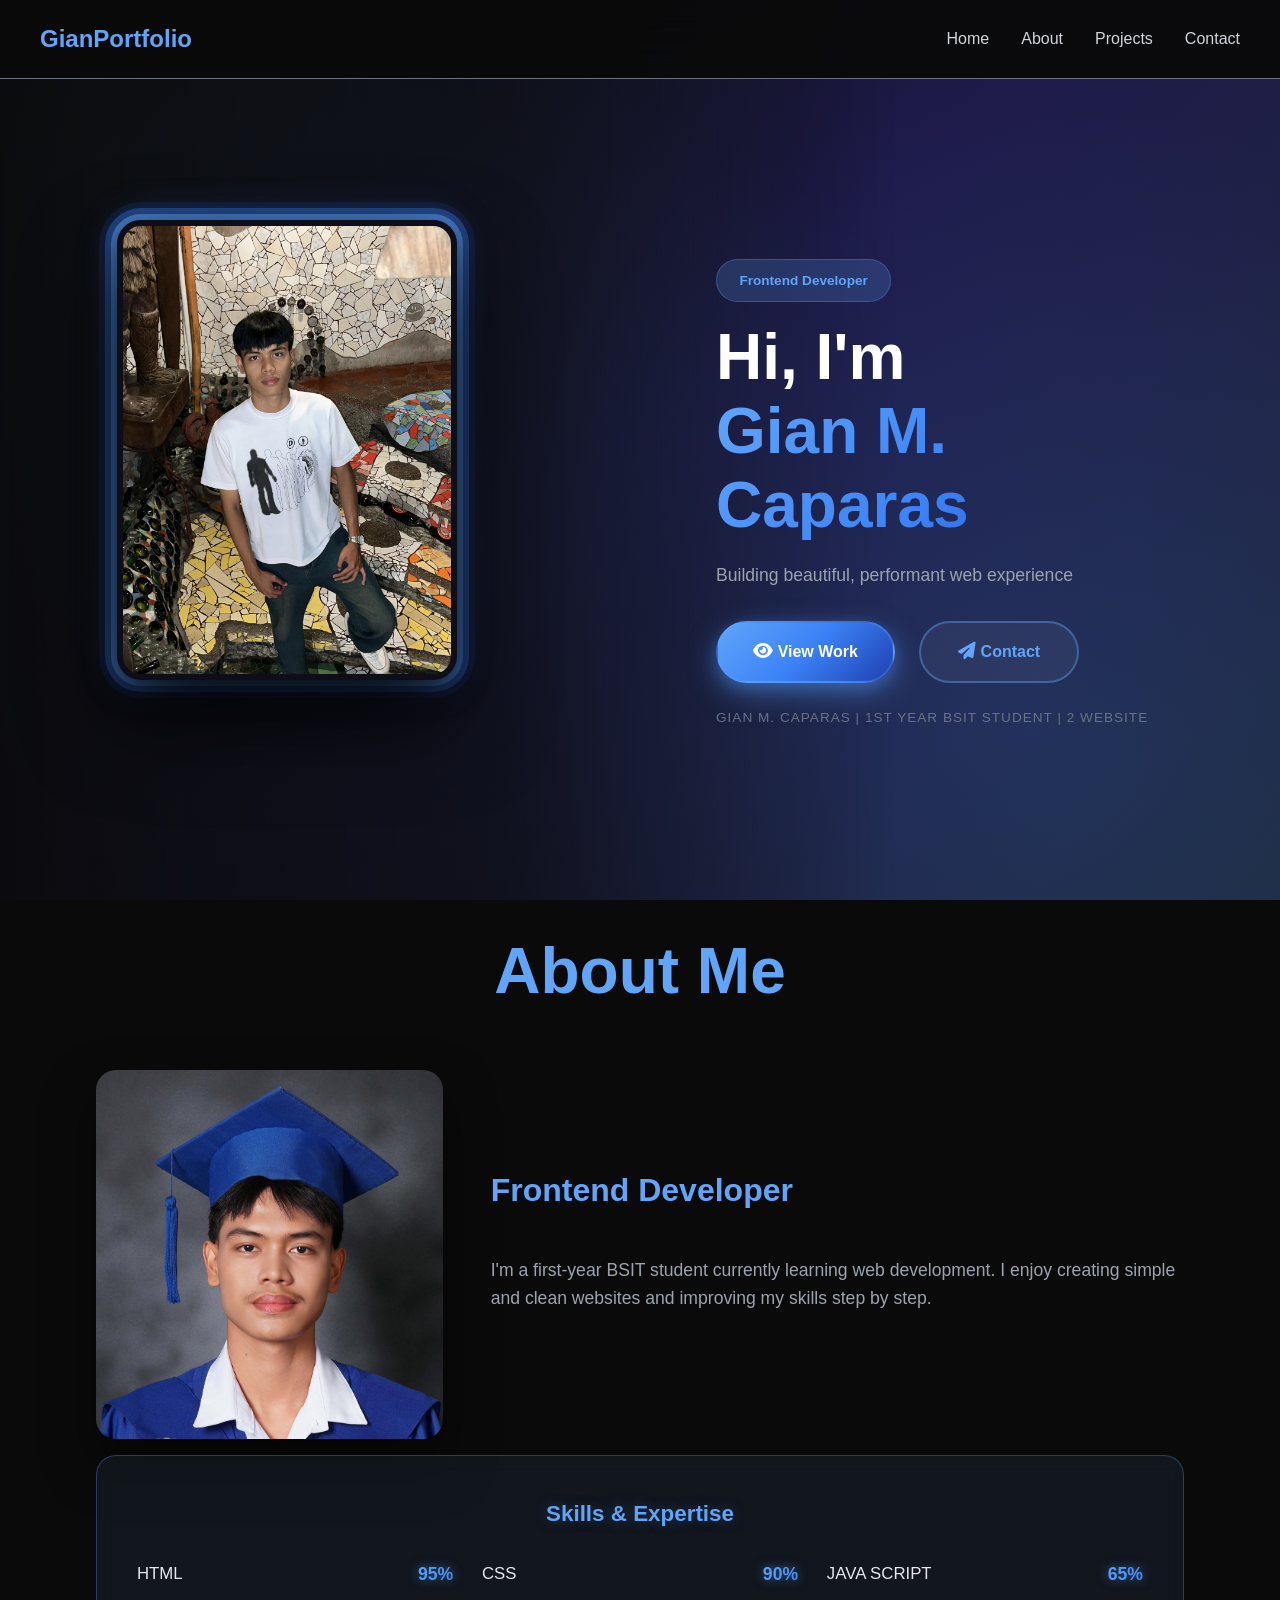
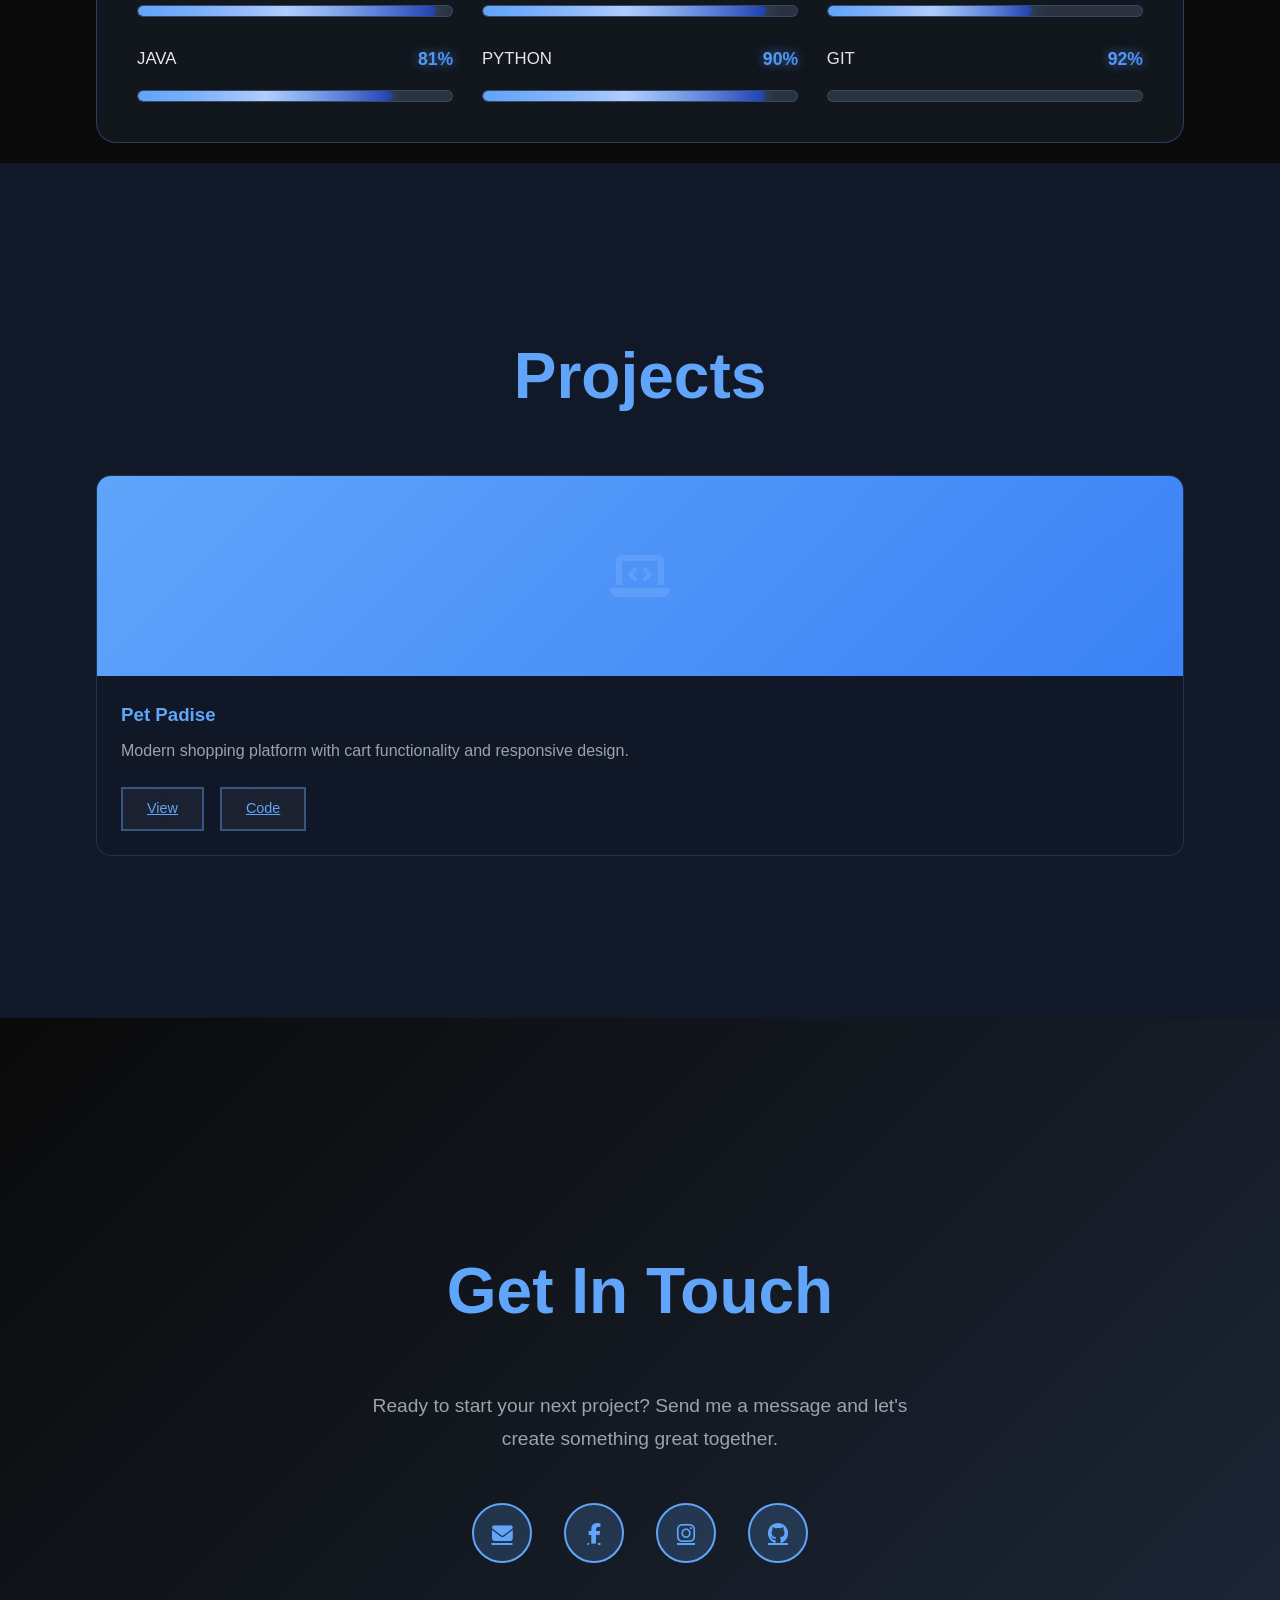
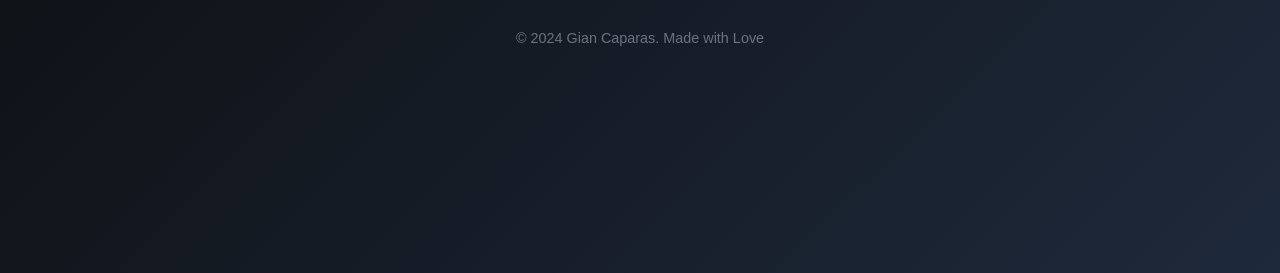
==== commit 2bc6c3c7: "Update portfolio.html" ====
--- a/portfolio.html
+++ b/portfolio.html
@@ -130,7 +130,7 @@
 
                     <div class="skill-item">
                         <div class="skill-header">
-                            <span class="skill-name">PYTHONE</span>
+                            <span class="skill-name">PYTHON</span>
                             <span class="skill-percent">90%</span>
                         </div>
                         <div class="skill-bar">
